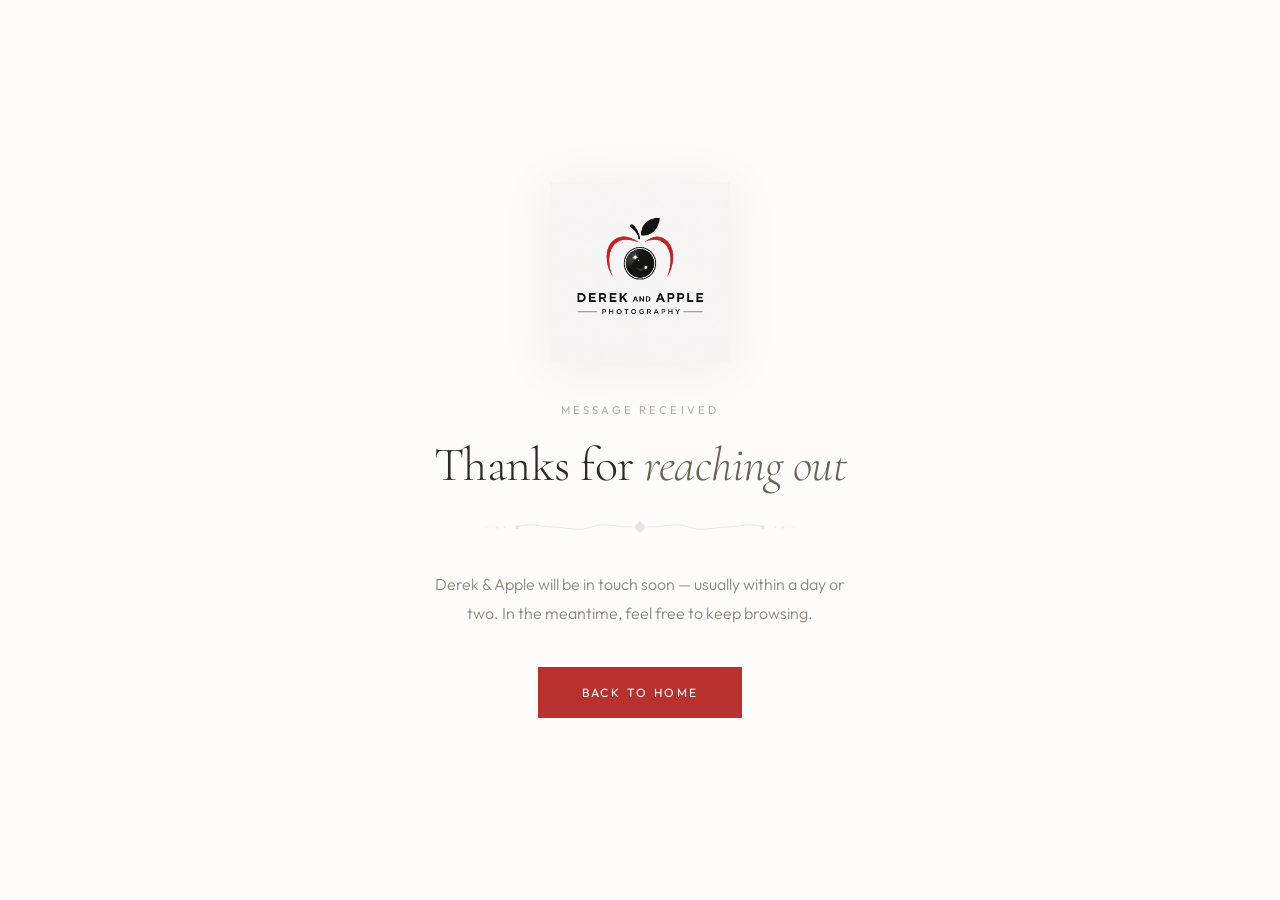
==== success.html @ 59530801 "Initial build — Derek & Apple Photography static site" ====
<!DOCTYPE html>
<html lang="en">
<head>
<meta charset="UTF-8">
<meta name="viewport" content="width=device-width, initial-scale=1.0">
<title>Thanks for reaching out — Derek &amp; Apple Photography</title>
<link rel="preconnect" href="https://fonts.googleapis.com">
<link href="https://fonts.googleapis.com/css2?family=Cormorant+Garamond:ital,wght@0,300;0,400;0,600;1,300;1,400&family=Outfit:wght@300;400;500&display=swap" rel="stylesheet">
<style>
  :root {
    --bg:      #fdfcfa;
    --surface: #f7f5f0;
    --s200: #e8e4de;
    --s300: #d4cec5;
    --s400: #b5ada1;
    --s500: #8f867a;
    --s600: #6b6358;
    --s800: #2d2923;
    --red:     #b8312f;
    --red-hov: #9a2826;
    --fd: 'Cormorant Garamond', Georgia, serif;
    --fb: 'Outfit', system-ui, sans-serif;
  }
  *, *::before, *::after { box-sizing: border-box; margin: 0; padding: 0; }
  body {
    font-family: var(--fb);
    background: var(--bg);
    color: var(--s800);
    font-weight: 300;
    line-height: 1.6;
    min-height: 100svh;
    display: flex;
    align-items: center;
    justify-content: center;
    padding: 2rem;
    -webkit-font-smoothing: antialiased;
  }
  .success-card {
    max-width: 520px;
    text-align: center;
    padding: 2rem 1rem;
  }
  .success-logo {
    height: clamp(120px, 22vw, 180px);
    width: auto;
    margin: 0 auto 2.5rem;
    display: block;
    filter: drop-shadow(0 4px 24px rgba(0,0,0,0.06));
  }
  .eyebrow {
    font-size: 0.7rem;
    font-weight: 400;
    letter-spacing: 0.28em;
    text-transform: uppercase;
    color: var(--s400);
    margin-bottom: 1.25rem;
  }
  h1 {
    font-family: var(--fd);
    font-size: clamp(2rem, 5vw, 3rem);
    font-weight: 300;
    line-height: 1.1;
    letter-spacing: -0.01em;
    color: var(--s800);
    margin-bottom: 1.5rem;
  }
  h1 em { font-style: italic; color: var(--s600); }
  .lede {
    font-size: 1rem;
    color: var(--s500);
    max-width: 420px;
    margin: 0 auto 2.5rem;
    line-height: 1.78;
  }
  .home-link {
    display: inline-block;
    font-size: 0.75rem;
    font-weight: 400;
    letter-spacing: 0.2em;
    text-transform: uppercase;
    color: white;
    background: var(--red);
    padding: 1rem 2.75rem;
    text-decoration: none;
    transition: background 0.3s, transform 0.2s;
  }
  .home-link:hover { background: var(--red-hov); transform: translateY(-2px); }

  /* Divider — same flourish as section dividers */
  .art-divider {
    display: block;
    width: 100%;
    max-width: 320px;
    margin: 0 auto 2rem;
    color: var(--s300);
  }

  @media (max-width: 640px) {
    .home-link { display: block; width: 100%; max-width: 300px; margin: 0 auto; }
  }
</style>
</head>
<body>
  <div class="success-card">
    <img class="success-logo" src="assets/logo/logo.png" alt="Derek &amp; Apple Photography">
    <p class="eyebrow">Message Received</p>
    <h1>Thanks for <em>reaching out</em></h1>
    <svg class="art-divider" viewBox="0 0 520 36" fill="none" xmlns="http://www.w3.org/2000/svg">
      <polygon points="260,8 270,18 260,28 250,18" fill="currentColor" opacity="0.5"/>
      <path d="M248,18 C220,18 200,10 180,18 C160,26 140,18 120,18 C100,18 80,10 60,18" stroke="currentColor" stroke-width="1.2" fill="none" opacity="0.6"/>
      <circle cx="60" cy="18" r="3" fill="currentColor" opacity="0.45"/>
      <circle cx="40" cy="18" r="1.5" fill="currentColor" opacity="0.3"/>
      <circle cx="28" cy="18" r="2.5" fill="currentColor" opacity="0.35"/>
      <line x1="28" x2="8" y1="18" y2="18" stroke="currentColor" stroke-width="1" opacity="0.3"/>
      <path d="M272,18 C300,18 320,10 340,18 C360,26 380,18 400,18 C420,18 440,10 460,18" stroke="currentColor" stroke-width="1.2" fill="none" opacity="0.6"/>
      <circle cx="460" cy="18" r="3" fill="currentColor" opacity="0.45"/>
      <circle cx="480" cy="18" r="1.5" fill="currentColor" opacity="0.3"/>
      <circle cx="492" cy="18" r="2.5" fill="currentColor" opacity="0.35"/>
      <line x1="492" x2="512" y1="18" y2="18" stroke="currentColor" stroke-width="1" opacity="0.3"/>
    </svg>
    <p class="lede">Derek &amp; Apple will be in touch soon — usually within a day or two. In the meantime, feel free to keep browsing.</p>
    <a class="home-link" href="/">Back to Home</a>
  </div>
</body>
</html>
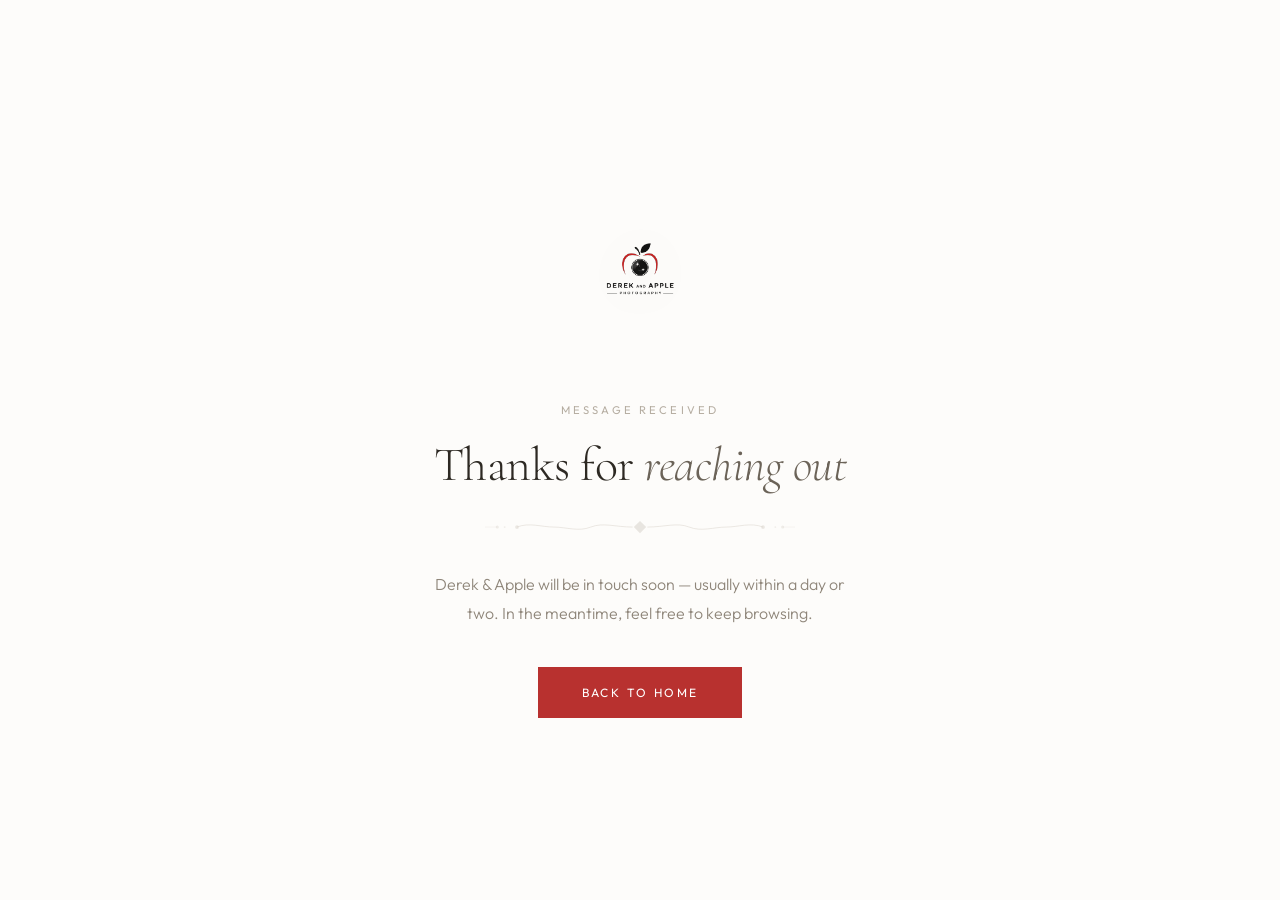
==== commit 6054bc4c: "Replace logo.png with transparent-bg logo.svg" ====
--- a/success.html
+++ b/success.html
@@ -102,7 +102,7 @@
 </head>
 <body>
   <div class="success-card">
-    <img class="success-logo" src="assets/logo/logo.png" alt="Derek &amp; Apple Photography">
+    <img class="success-logo" src="assets/logo/logo.svg" alt="Derek &amp; Apple Photography">
     <p class="eyebrow">Message Received</p>
     <h1>Thanks for <em>reaching out</em></h1>
     <svg class="art-divider" viewBox="0 0 520 36" fill="none" xmlns="http://www.w3.org/2000/svg">
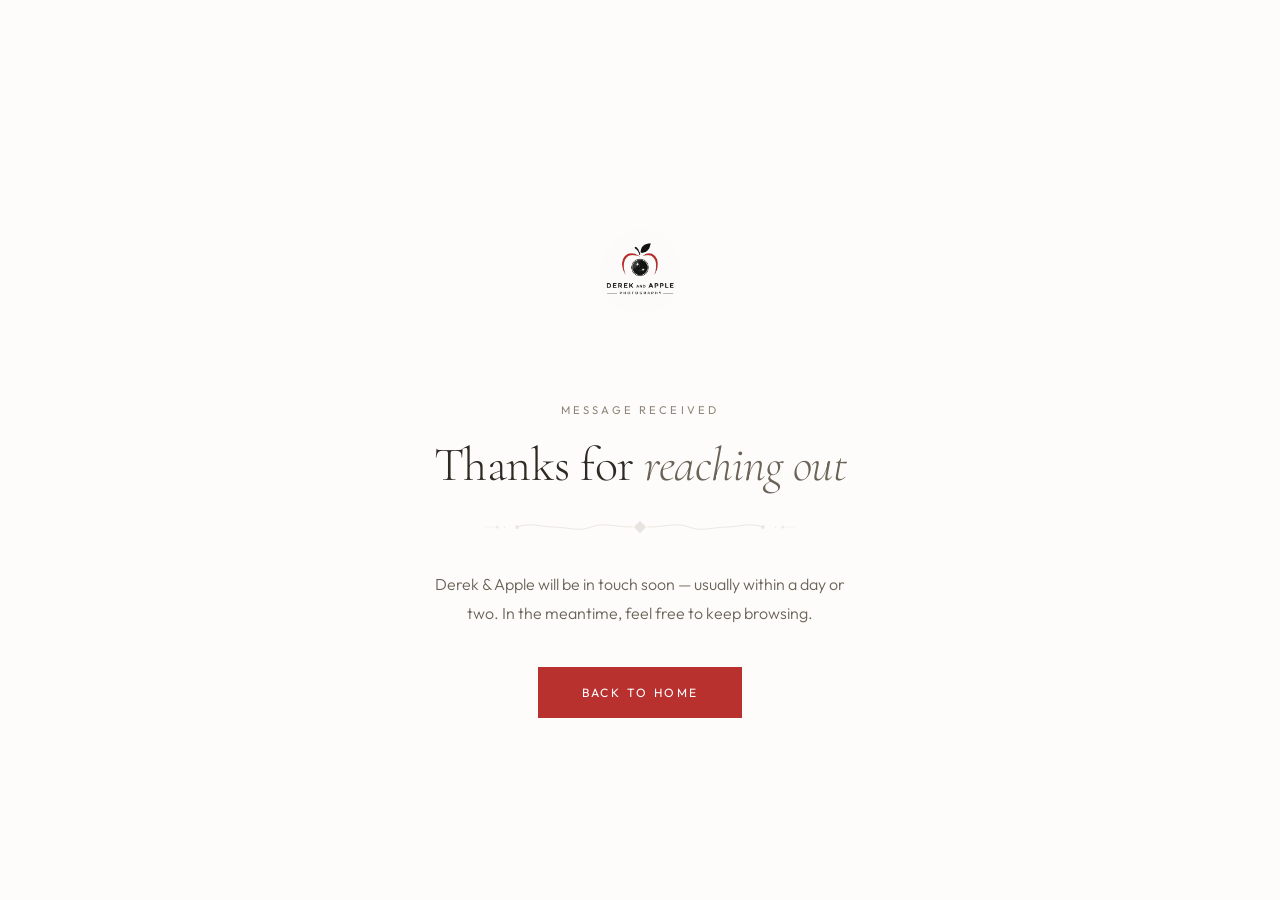
==== commit 7f3b3418: "Improve text contrast on warm backgrounds for WCAG AA" ====
--- a/success.html
+++ b/success.html
@@ -52,7 +52,7 @@
     font-weight: 400;
     letter-spacing: 0.28em;
     text-transform: uppercase;
-    color: var(--s400);
+    color: var(--s500);
     margin-bottom: 1.25rem;
   }
   h1 {
@@ -67,7 +67,7 @@
   h1 em { font-style: italic; color: var(--s600); }
   .lede {
     font-size: 1rem;
-    color: var(--s500);
+    color: var(--s600);
     max-width: 420px;
     margin: 0 auto 2.5rem;
     line-height: 1.78;
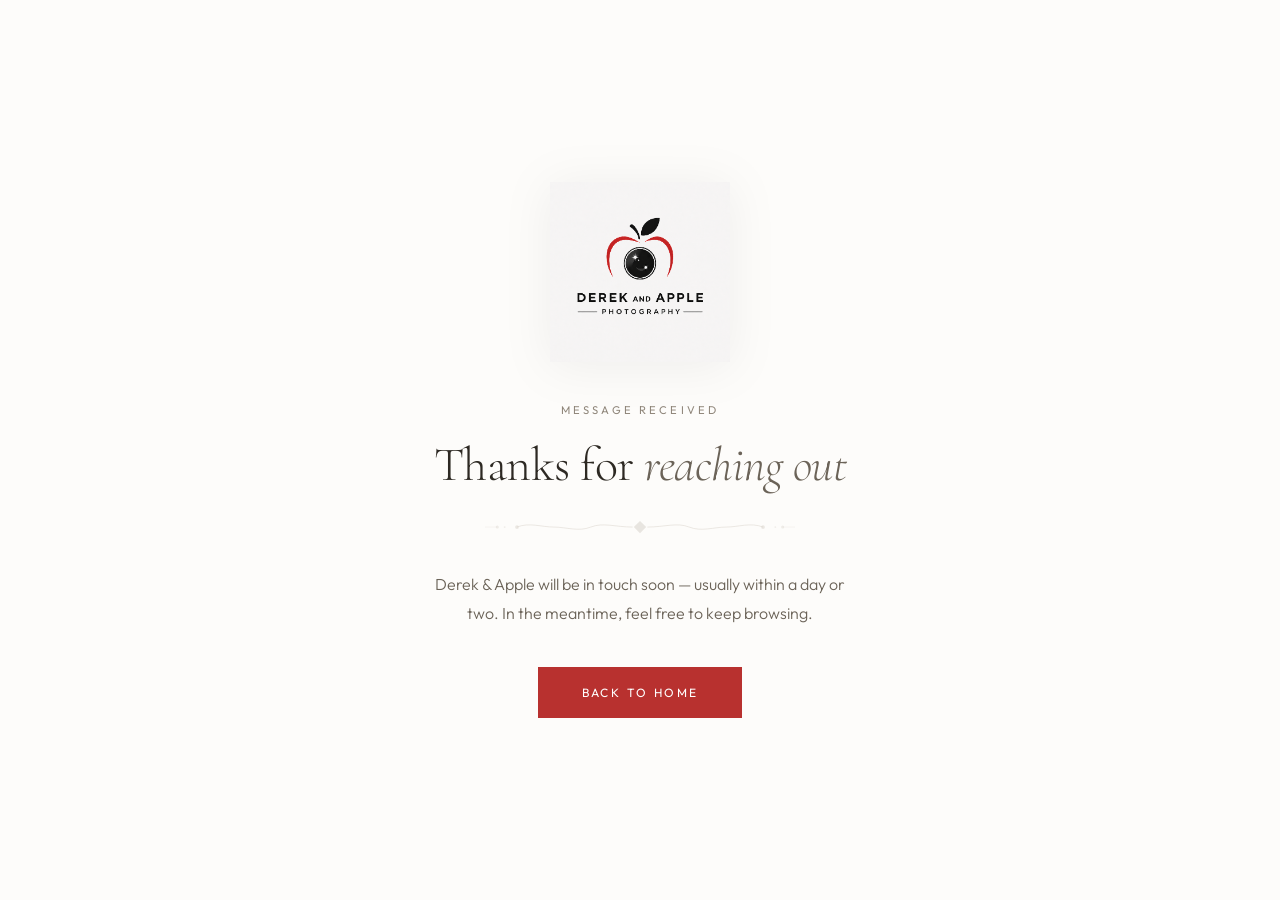
==== commit 79e3e575: "Revert "Replace logo.png with transparent-bg logo.svg" This reverts commit 6054bc4cecf1bc405eec69eeb" ====
--- a/success.html
+++ b/success.html
@@ -102,7 +102,7 @@
 </head>
 <body>
   <div class="success-card">
-    <img class="success-logo" src="assets/logo/logo.svg" alt="Derek &amp; Apple Photography">
+    <img class="success-logo" src="assets/logo/logo.png" alt="Derek &amp; Apple Photography">
     <p class="eyebrow">Message Received</p>
     <h1>Thanks for <em>reaching out</em></h1>
     <svg class="art-divider" viewBox="0 0 520 36" fill="none" xmlns="http://www.w3.org/2000/svg">
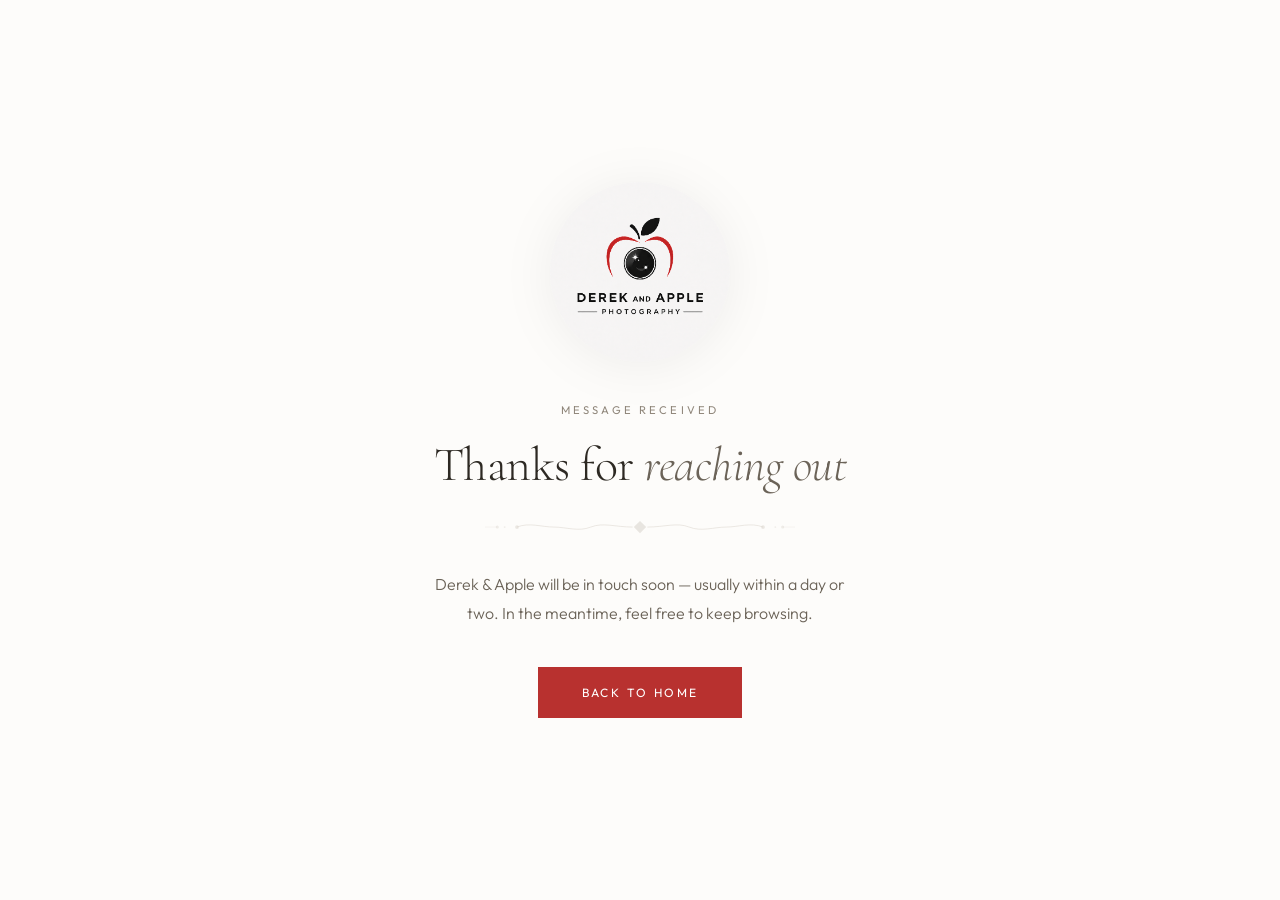
==== commit 11aa05c5: "Swap MailChannels for Resend; circular white background on logo" ====
--- a/success.html
+++ b/success.html
@@ -42,9 +42,12 @@
   }
   .success-logo {
     height: clamp(120px, 22vw, 180px);
-    width: auto;
+    width: clamp(120px, 22vw, 180px);
     margin: 0 auto 2.5rem;
     display: block;
+    background: #fff;
+    border-radius: 50%;
+    object-fit: cover;
     filter: drop-shadow(0 4px 24px rgba(0,0,0,0.06));
   }
   .eyebrow {
